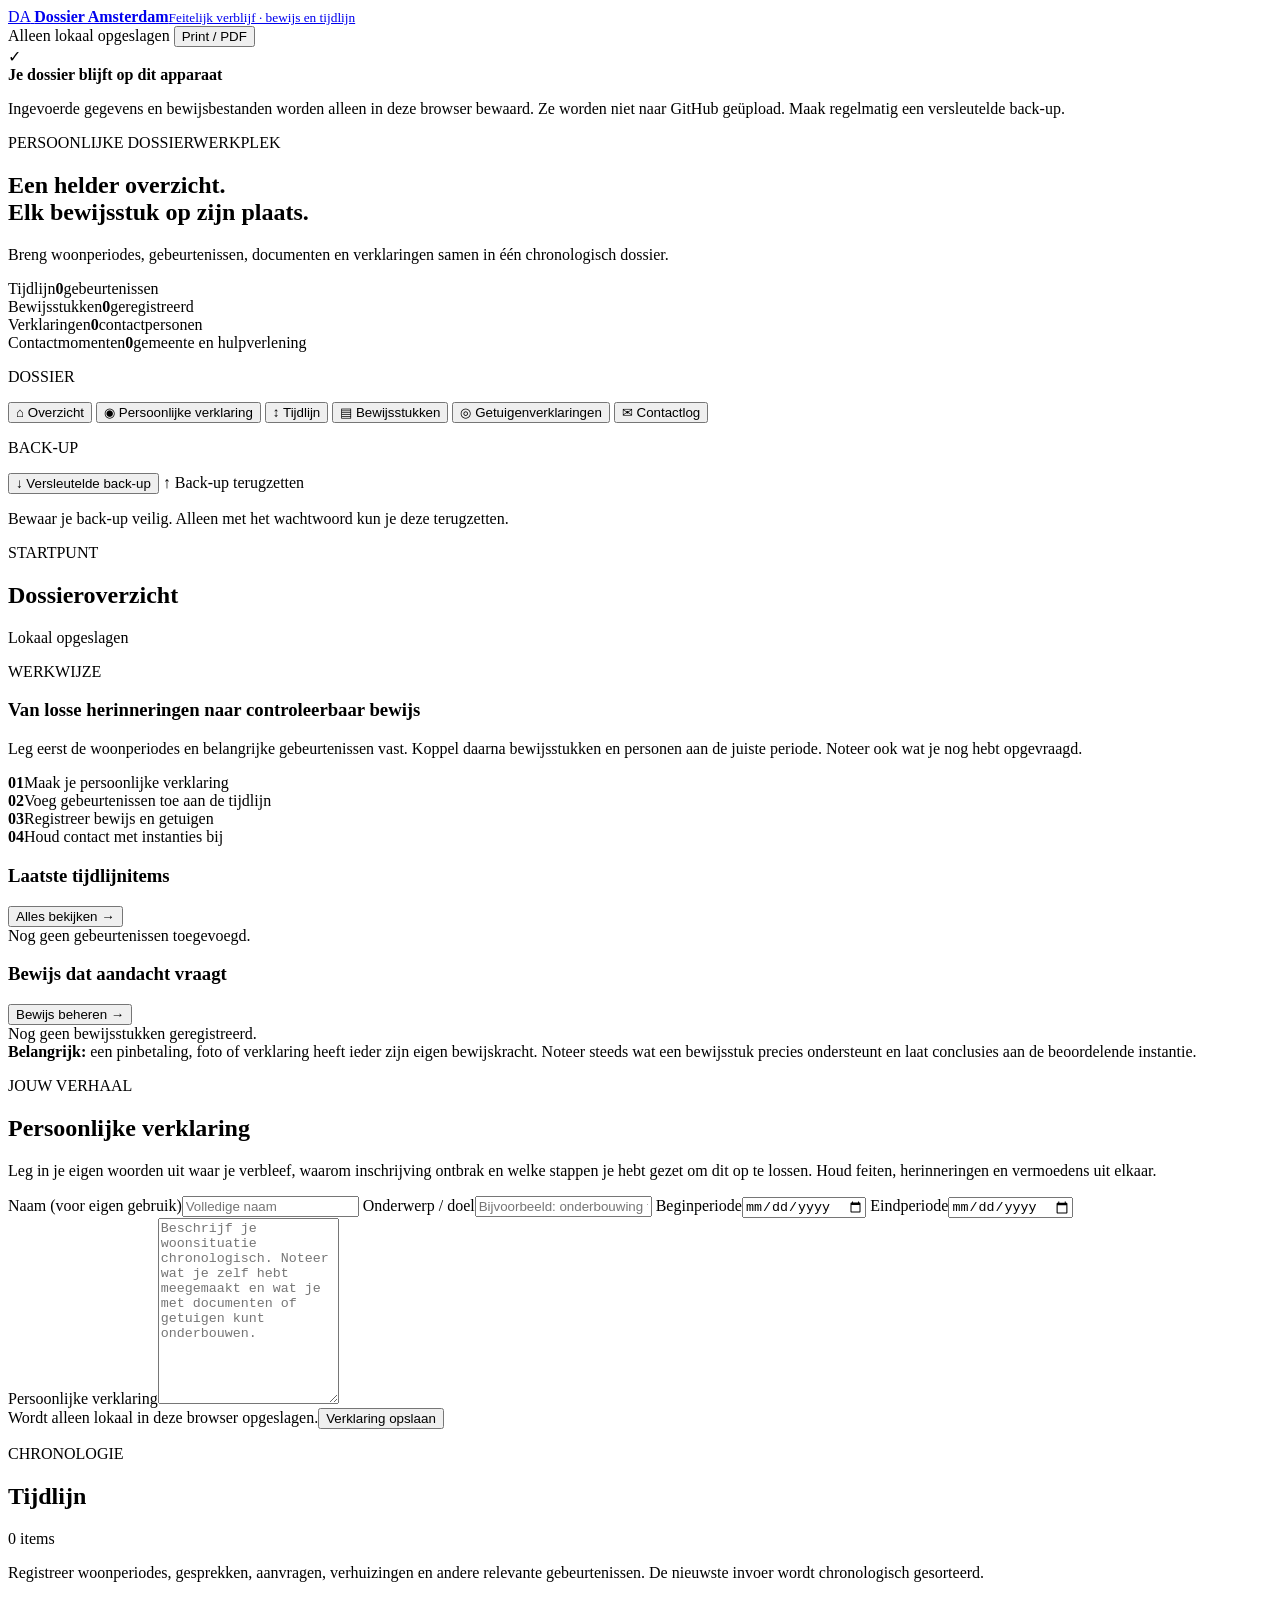
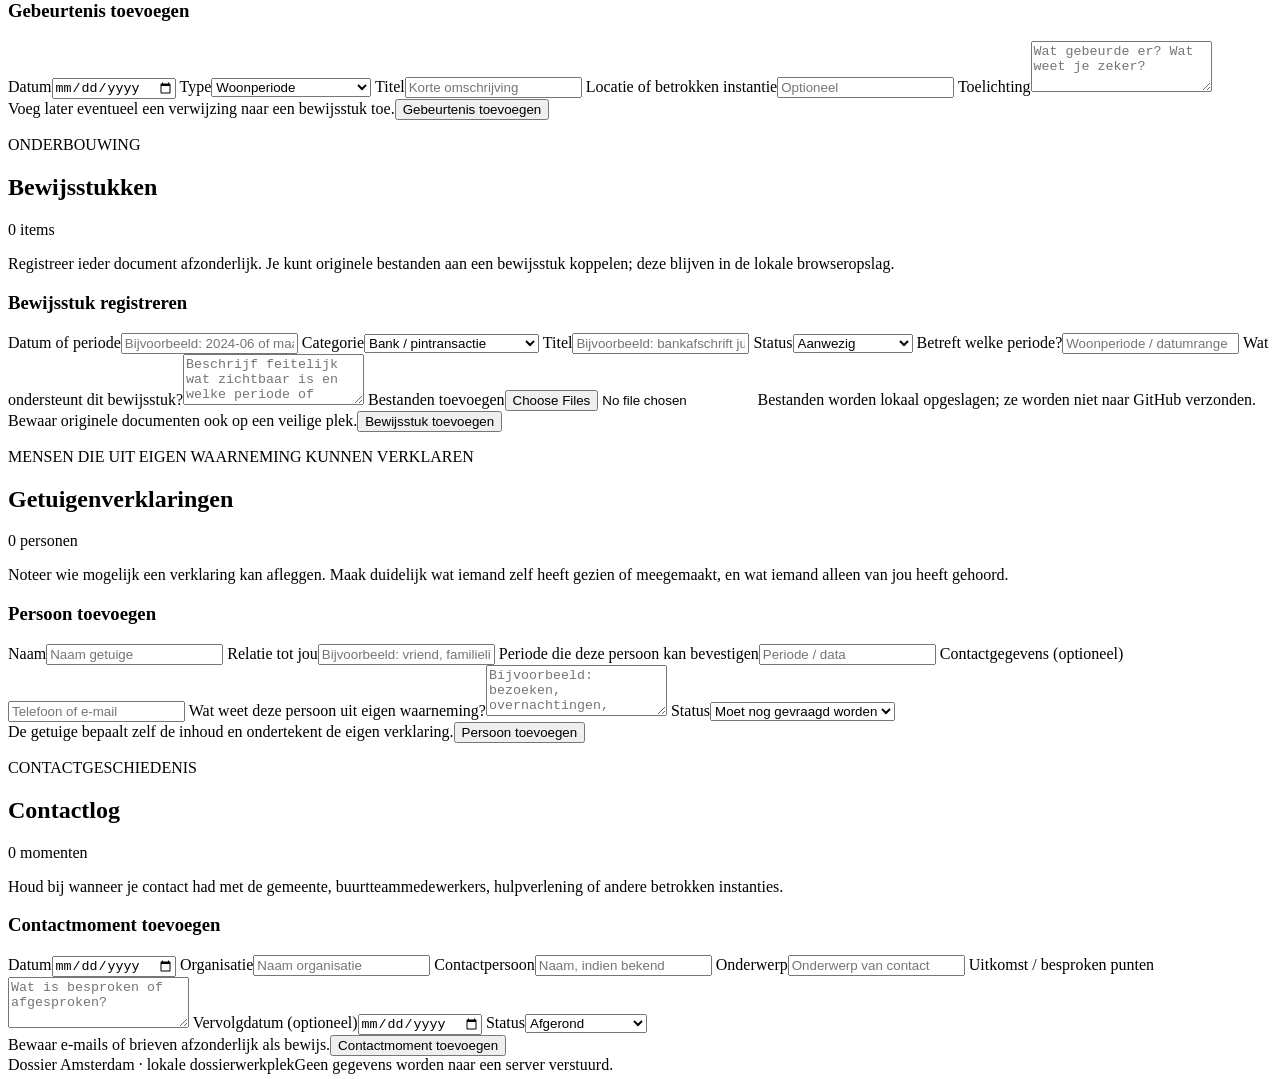
==== index.html @ a77d95aa "feat: add Dutch local dossier workspace interface" ====
<!doctype html>
<html lang="nl">
<head>
  <meta charset="utf-8">
  <meta name="viewport" content="width=device-width, initial-scale=1">
  <meta name="theme-color" content="#172b36">
  <meta name="description" content="Lokale werkplek om een persoonlijk bewijsdossier chronologisch op te bouwen.">
  <title>Dossier Amsterdam — lokale werkplek</title>
  <link rel="stylesheet" href="styles.css">
  <script src="app.js" defer></script>
</head>
<body>
  <header class="topbar">
    <a class="brand" href="#" aria-label="Dossier Amsterdam startpagina">
      <span class="brand-mark">DA</span>
      <span><strong>Dossier Amsterdam</strong><small>Feitelijk verblijf · bewijs en tijdlijn</small></span>
    </a>
    <div class="top-actions">
      <span class="local-pill"><span class="dot"></span> Alleen lokaal opgeslagen</span>
      <button class="button button-light" id="print-button" type="button">Print / PDF</button>
    </div>
  </header>

  <main class="shell">
    <section class="privacy-banner" aria-label="Privacy-informatie">
      <div class="privacy-icon">✓</div>
      <div>
        <strong>Je dossier blijft op dit apparaat</strong>
        <p>Ingevoerde gegevens en bewijsbestanden worden alleen in deze browser bewaard. Ze worden niet naar GitHub geüpload. Maak regelmatig een versleutelde back-up.</p>
      </div>
    </section>

    <section class="page-intro">
      <p class="eyebrow">PERSOONLIJKE DOSSIERWERKPLEK</p>
      <h1>Een helder overzicht.<br><span>Elk bewijsstuk op zijn plaats.</span></h1>
      <p class="intro-copy">Breng woonperiodes, gebeurtenissen, documenten en verklaringen samen in één chronologisch dossier.</p>
    </section>

    <section class="stats-grid" aria-label="Dossieroverzicht">
      <article class="stat-card"><span class="stat-label">Tijdlijn</span><strong id="stat-timeline">0</strong><span class="stat-note">gebeurtenissen</span></article>
      <article class="stat-card"><span class="stat-label">Bewijsstukken</span><strong id="stat-evidence">0</strong><span class="stat-note">geregistreerd</span></article>
      <article class="stat-card"><span class="stat-label">Verklaringen</span><strong id="stat-witnesses">0</strong><span class="stat-note">contactpersonen</span></article>
      <article class="stat-card"><span class="stat-label">Contactmomenten</span><strong id="stat-contacts">0</strong><span class="stat-note">gemeente en hulpverlening</span></article>
    </section>

    <div class="workspace">
      <aside class="sidebar">
        <p class="sidebar-title">DOSSIER</p>
        <nav class="nav-list" aria-label="Dossieronderdelen">
          <button class="nav-button active" data-view="overview" type="button"><span>⌂</span> Overzicht</button>
          <button class="nav-button" data-view="profile" type="button"><span>◉</span> Persoonlijke verklaring</button>
          <button class="nav-button" data-view="timeline" type="button"><span>↕</span> Tijdlijn</button>
          <button class="nav-button" data-view="evidence" type="button"><span>▤</span> Bewijsstukken</button>
          <button class="nav-button" data-view="witnesses" type="button"><span>◎</span> Getuigenverklaringen</button>
          <button class="nav-button" data-view="contacts" type="button"><span>✉</span> Contactlog</button>
        </nav>
        <div class="sidebar-bottom">
          <p class="sidebar-title">BACK-UP</p>
          <button class="button button-outline full" id="export-button" type="button">↓ Versleutelde back-up</button>
          <label class="button button-outline full file-button" for="import-file">↑ Back-up terugzetten</label>
          <input id="import-file" type="file" accept=".json,application/json" hidden>
          <p class="tiny-note">Bewaar je back-up veilig. Alleen met het wachtwoord kun je deze terugzetten.</p>
        </div>
      </aside>

      <div class="content">
        <section class="view active" id="view-overview">
          <div class="section-heading">
            <div><p class="eyebrow">STARTPUNT</p><h2>Dossieroverzicht</h2></div>
            <span class="status-chip" id="save-status">Lokaal opgeslagen</span>
          </div>
          <div class="overview-card">
            <div>
              <p class="eyebrow">WERKWIJZE</p>
              <h3>Van losse herinneringen naar controleerbaar bewijs</h3>
              <p>Leg eerst de woonperiodes en belangrijke gebeurtenissen vast. Koppel daarna bewijsstukken en personen aan de juiste periode. Noteer ook wat je nog hebt opgevraagd.</p>
            </div>
            <div class="overview-steps">
              <div><b>01</b><span>Maak je persoonlijke verklaring</span></div>
              <div><b>02</b><span>Voeg gebeurtenissen toe aan de tijdlijn</span></div>
              <div><b>03</b><span>Registreer bewijs en getuigen</span></div>
              <div><b>04</b><span>Houd contact met instanties bij</span></div>
            </div>
          </div>
          <div class="two-column">
            <article class="panel">
              <div class="panel-heading"><h3>Laatste tijdlijnitems</h3><button class="text-button" data-go="timeline" type="button">Alles bekijken →</button></div>
              <div id="overview-timeline" class="empty-state">Nog geen gebeurtenissen toegevoegd.</div>
            </article>
            <article class="panel">
              <div class="panel-heading"><h3>Bewijs dat aandacht vraagt</h3><button class="text-button" data-go="evidence" type="button">Bewijs beheren →</button></div>
              <div id="overview-evidence" class="empty-state">Nog geen bewijsstukken geregistreerd.</div>
            </article>
          </div>
          <div class="notice"><strong>Belangrijk:</strong> een pinbetaling, foto of verklaring heeft ieder zijn eigen bewijskracht. Noteer steeds wat een bewijsstuk precies ondersteunt en laat conclusies aan de beoordelende instantie.</div>
        </section>

        <section class="view" id="view-profile">
          <div class="section-heading"><div><p class="eyebrow">JOUW VERHAAL</p><h2>Persoonlijke verklaring</h2></div></div>
          <p class="section-intro">Leg in je eigen woorden uit waar je verbleef, waarom inschrijving ontbrak en welke stappen je hebt gezet om dit op te lossen. Houd feiten, herinneringen en vermoedens uit elkaar.</p>
          <form id="profile-form" class="form-card">
            <div class="form-grid">
              <label>Naam (voor eigen gebruik)<input name="name" autocomplete="name" placeholder="Volledige naam"></label>
              <label>Onderwerp / doel<input name="purpose" placeholder="Bijvoorbeeld: onderbouwing feitelijk verblijf"></label>
              <label>Beginperiode<input name="periodStart" type="date"></label>
              <label>Eindperiode<input name="periodEnd" type="date"></label>
            </div>
            <label>Persoonlijke verklaring<textarea name="statement" rows="12" placeholder="Beschrijf je woonsituatie chronologisch. Noteer wat je zelf hebt meegemaakt en wat je met documenten of getuigen kunt onderbouwen."></textarea></label>
            <div class="form-actions"><span class="helper">Wordt alleen lokaal in deze browser opgeslagen.</span><button class="button button-primary" type="submit">Verklaring opslaan</button></div>
          </form>
        </section>

        <section class="view" id="view-timeline">
          <div class="section-heading"><div><p class="eyebrow">CHRONOLOGIE</p><h2>Tijdlijn</h2></div><span class="count-chip" id="timeline-count">0 items</span></div>
          <p class="section-intro">Registreer woonperiodes, gesprekken, aanvragen, verhuizingen en andere relevante gebeurtenissen. De nieuwste invoer wordt chronologisch gesorteerd.</p>
          <form id="timeline-form" class="form-card">
            <h3>Gebeurtenis toevoegen</h3>
            <div class="form-grid">
              <label>Datum<input name="date" type="date" required></label>
              <label>Type<select name="kind"><option>Woonperiode</option><option>Inschrijving / briefadres</option><option>Gesprek / afspraak</option><option>Contact hulpverlening</option><option>Verhuizing</option><option>Overig</option></select></label>
              <label class="span-2">Titel<input name="title" required placeholder="Korte omschrijving"></label>
              <label class="span-2">Locatie of betrokken instantie<input name="place" placeholder="Optioneel"></label>
              <label class="span-2">Toelichting<textarea name="detail" rows="3" placeholder="Wat gebeurde er? Wat weet je zeker?"></textarea></label>
            </div>
            <div class="form-actions"><span class="helper">Voeg later eventueel een verwijzing naar een bewijsstuk toe.</span><button class="button button-primary" type="submit">Gebeurtenis toevoegen</button></div>
          </form>
          <div id="timeline-list" class="record-list"></div>
        </section>

        <section class="view" id="view-evidence">
          <div class="section-heading"><div><p class="eyebrow">ONDERBOUWING</p><h2>Bewijsstukken</h2></div><span class="count-chip" id="evidence-count">0 items</span></div>
          <p class="section-intro">Registreer ieder document afzonderlijk. Je kunt originele bestanden aan een bewijsstuk koppelen; deze blijven in de lokale browseropslag.</p>
          <form id="evidence-form" class="form-card">
            <h3>Bewijsstuk registreren</h3>
            <div class="form-grid">
              <label>Datum of periode<input name="date" type="text" placeholder="Bijvoorbeeld: 2024-06 of maart–juni 2025"></label>
              <label>Categorie<select name="category"><option>Bank / pintransactie</option><option>Betaling woonlasten</option><option>Bericht / correspondentie</option><option>Post / pakket</option><option>Foto</option><option>Getuigenverklaring</option><option>Gemeente / hulpverlening</option><option>Overig</option></select></label>
              <label class="span-2">Titel<input name="title" required placeholder="Bijvoorbeeld: bankafschrift juni"></label>
              <label>Status<select name="status"><option value="Aanwezig">Aanwezig</option><option value="Opvragen">Opvragen</option><option value="Nog verzamelen">Nog verzamelen</option><option value="Ontvangen">Ontvangen</option></select></label>
              <label>Betreft welke periode?<input name="period" placeholder="Woonperiode / datumrange"></label>
              <label class="span-2">Wat ondersteunt dit bewijsstuk?<textarea name="detail" rows="3" placeholder="Beschrijf feitelijk wat zichtbaar is en welke periode of gebeurtenis dit ondersteunt."></textarea></label>
              <label class="span-2">Bestanden toevoegen<input name="files" type="file" multiple><span class="helper">Bestanden worden lokaal opgeslagen; ze worden niet naar GitHub verzonden.</span></label>
            </div>
            <div class="form-actions"><span class="helper">Bewaar originele documenten ook op een veilige plek.</span><button class="button button-primary" type="submit">Bewijsstuk toevoegen</button></div>
          </form>
          <div id="evidence-list" class="record-list"></div>
        </section>

        <section class="view" id="view-witnesses">
          <div class="section-heading"><div><p class="eyebrow">MENSEN DIE UIT EIGEN WAARNEMING KUNNEN VERKLAREN</p><h2>Getuigenverklaringen</h2></div><span class="count-chip" id="witness-count">0 personen</span></div>
          <p class="section-intro">Noteer wie mogelijk een verklaring kan afleggen. Maak duidelijk wat iemand zelf heeft gezien of meegemaakt, en wat iemand alleen van jou heeft gehoord.</p>
          <form id="witness-form" class="form-card">
            <h3>Persoon toevoegen</h3>
            <div class="form-grid">
              <label>Naam<input name="name" required placeholder="Naam getuige"></label>
              <label>Relatie tot jou<input name="relationship" placeholder="Bijvoorbeeld: vriend, familielid"></label>
              <label>Periode die deze persoon kan bevestigen<input name="period" placeholder="Periode / data"></label>
              <label>Contactgegevens (optioneel)<input name="contact" placeholder="Telefoon of e-mail"></label>
              <label class="span-2">Wat weet deze persoon uit eigen waarneming?<textarea name="basis" rows="3" placeholder="Bijvoorbeeld: bezoeken, overnachtingen, gesprekken die de persoon zelf heeft meegemaakt."></textarea></label>
              <label class="span-2">Status<select name="status"><option>Moet nog gevraagd worden</option><option>Gevraagd</option><option>Toegezegd</option><option>Ontvangen</option></select></label>
            </div>
            <div class="form-actions"><span class="helper">De getuige bepaalt zelf de inhoud en ondertekent de eigen verklaring.</span><button class="button button-primary" type="submit">Persoon toevoegen</button></div>
          </form>
          <div id="witness-list" class="record-list"></div>
        </section>

        <section class="view" id="view-contacts">
          <div class="section-heading"><div><p class="eyebrow">CONTACTGESCHIEDENIS</p><h2>Contactlog</h2></div><span class="count-chip" id="contact-count">0 momenten</span></div>
          <p class="section-intro">Houd bij wanneer je contact had met de gemeente, buurtteammedewerkers, hulpverlening of andere betrokken instanties.</p>
          <form id="contact-form" class="form-card">
            <h3>Contactmoment toevoegen</h3>
            <div class="form-grid">
              <label>Datum<input name="date" type="date" required></label>
              <label>Organisatie<input name="organization" required placeholder="Naam organisatie"></label>
              <label>Contactpersoon<input name="person" placeholder="Naam, indien bekend"></label>
              <label>Onderwerp<input name="subject" placeholder="Onderwerp van contact"></label>
              <label class="span-2">Uitkomst / besproken punten<textarea name="outcome" rows="3" placeholder="Wat is besproken of afgesproken?"></textarea></label>
              <label>Vervolgdatum (optioneel)<input name="followup" type="date"></label>
              <label>Status<select name="status"><option>Afgerond</option><option>Wacht op reactie</option><option>Vervolg nodig</option></select></label>
            </div>
            <div class="form-actions"><span class="helper">Bewaar e-mails of brieven afzonderlijk als bewijs.</span><button class="button button-primary" type="submit">Contactmoment toevoegen</button></div>
          </form>
          <div id="contact-list" class="record-list"></div>
        </section>
      </div>
    </div>

    <section id="print-report" class="print-report" aria-hidden="true"></section>
    <footer class="footer"><span>Dossier Amsterdam · lokale dossierwerkplek</span><span>Geen gegevens worden naar een server verstuurd.</span></footer>
  </main>

  <div id="toast" class="toast" role="status" aria-live="polite"></div>
</body>
</html>
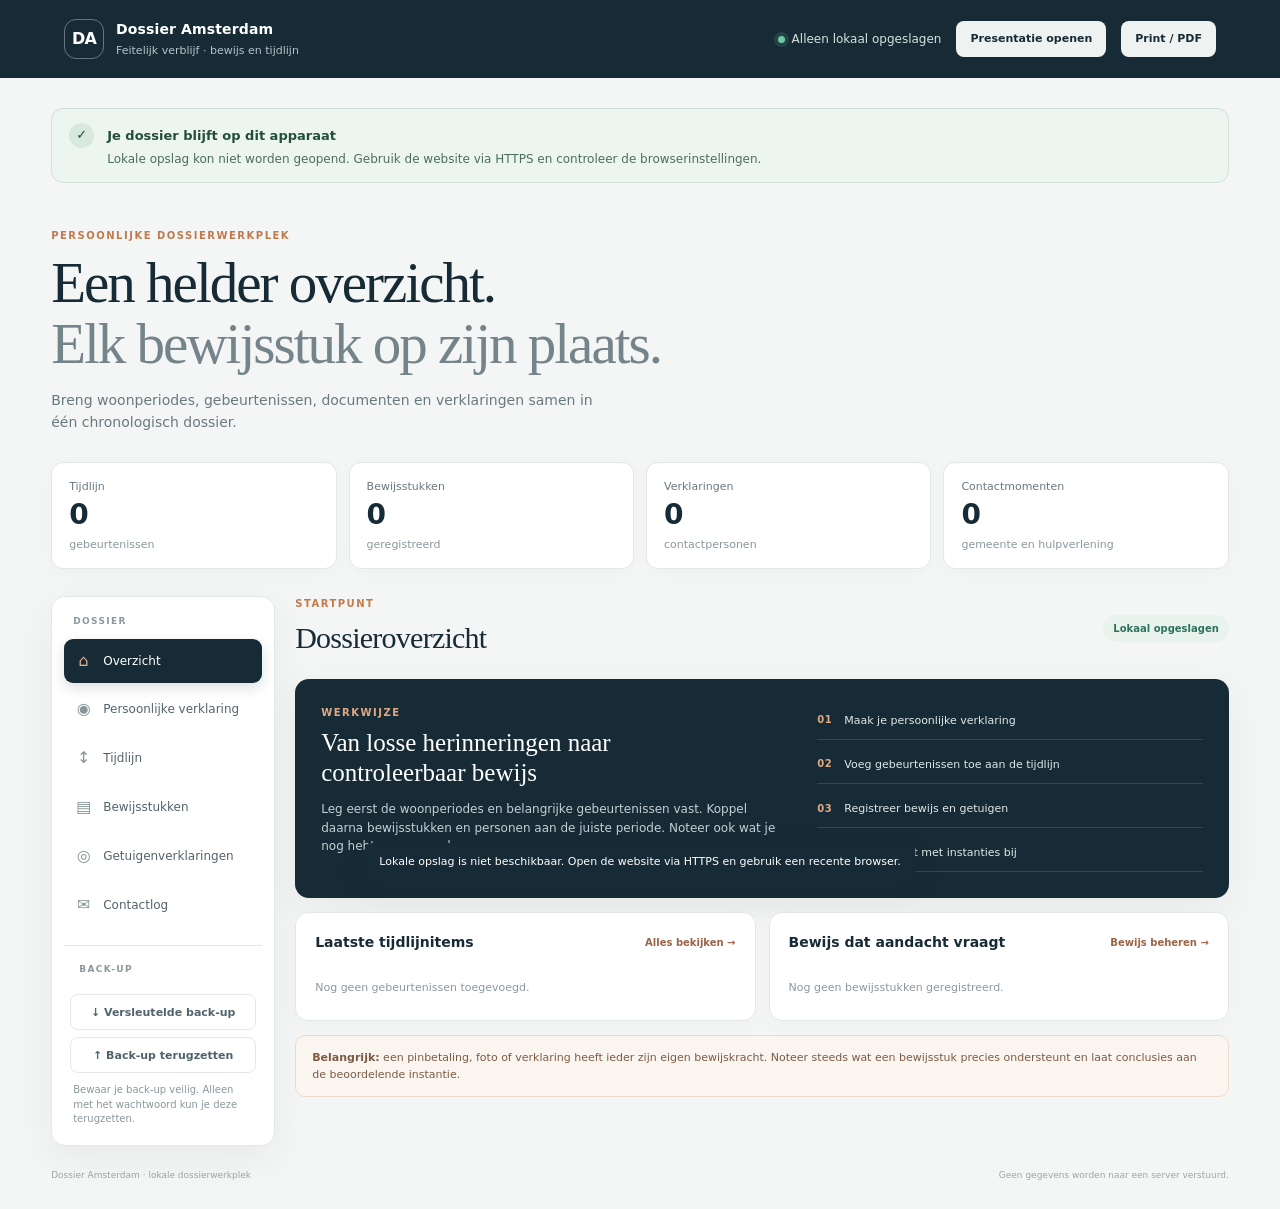
==== commit 0cb4b173: "feat: add presentation entry point and local address field" ====
--- a/index.html
+++ b/index.html
@@ -17,6 +17,7 @@
     </a>
     <div class="top-actions">
       <span class="local-pill"><span class="dot"></span> Alleen lokaal opgeslagen</span>
+      <a class="button button-light" href="presentatie.html">Presentatie openen</a>
       <button class="button button-light" id="print-button" type="button">Print / PDF</button>
     </div>
   </header>
@@ -102,6 +103,7 @@
             <div class="form-grid">
               <label>Naam (voor eigen gebruik)<input name="name" autocomplete="name" placeholder="Volledige naam"></label>
               <label>Onderwerp / doel<input name="purpose" placeholder="Bijvoorbeeld: onderbouwing feitelijk verblijf"></label>
+              <label class="span-2">Adres volgens je bewijsstukken<input name="mainAddress" placeholder="Vul hier het adres in zoals het op je bankafschrift staat"></label>
               <label>Beginperiode<input name="periodStart" type="date"></label>
               <label>Eindperiode<input name="periodEnd" type="date"></label>
             </div>
--- a/styles.css
+++ b/styles.css
@@ -0,0 +1,167 @@
+:root {
+  --ink: #1e3038;
+  --muted: #697980;
+  --muted-light: #8a989d;
+  --paper: #f4f6f5;
+  --surface: #ffffff;
+  --line: #e2e8e6;
+  --deep: #172b36;
+  --deep-soft: #294653;
+  --accent: #c2794c;
+  --accent-light: #f7eee8;
+  --green: #2d725c;
+  --green-light: #e9f3ee;
+  --shadow: 0 12px 36px rgba(27, 49, 57, .06);
+  font-family: Inter, ui-sans-serif, system-ui, -apple-system, BlinkMacSystemFont, "Segoe UI", sans-serif;
+}
+* { box-sizing: border-box; }
+html { scroll-behavior: smooth; }
+body { margin: 0; background: var(--paper); color: var(--ink); line-height: 1.55; }
+button, input, textarea, select { font: inherit; }
+button { cursor: pointer; }
+.topbar {
+  min-height: 78px; padding: 0 clamp(20px, 5vw, 72px); display: flex; align-items: center;
+  justify-content: space-between; gap: 20px; background: var(--deep); color: white;
+}
+.brand { display: flex; gap: 12px; align-items: center; color: inherit; text-decoration: none; }
+.brand-mark { width: 40px; height: 40px; border: 1px solid rgba(255,255,255,.35); border-radius: 12px; display: grid; place-items: center; font-weight: 800; letter-spacing: -.05em; }
+.brand strong, .brand small { display: block; }
+.brand strong { font-size: 14px; letter-spacing: .01em; }
+.brand small { color: #b5c3c7; font-size: 11px; margin-top: 2px; }
+.top-actions { display: flex; align-items: center; gap: 15px; }
+.local-pill { font-size: 12px; color: #d5e1dc; display: flex; align-items: center; gap: 7px; }
+.dot { width: 7px; height: 7px; border-radius: 50%; background: #75c6a0; box-shadow: 0 0 0 4px rgba(117,198,160,.14); }
+.shell { max-width: 1280px; margin: 0 auto; padding: 30px clamp(18px, 4vw, 54px) 26px; }
+.privacy-banner { display: flex; align-items: flex-start; gap: 13px; border: 1px solid #cfe0d6; border-radius: 12px; background: #edf5f0; padding: 14px 17px; color: #244d3e; }
+.privacy-icon { width: 25px; height: 25px; flex: none; border-radius: 50%; display: grid; place-items: center; background: #d7e9dd; font-size: 13px; font-weight: 800; }
+.privacy-banner strong { font-size: 13px; }
+.privacy-banner p { margin: 2px 0 0; font-size: 12px; color: #4d6d60; }
+.page-intro { padding: 45px 0 29px; }
+.eyebrow { margin: 0 0 8px; color: var(--accent); font-size: 10px; letter-spacing: .15em; font-weight: 800; }
+h1 { margin: 0; font-family: Georgia, "Times New Roman", serif; font-size: clamp(36px, 5vw, 57px); line-height: 1.08; letter-spacing: -.035em; font-weight: 500; color: var(--deep); }
+h1 span { color: #74848a; }
+.intro-copy { max-width: 560px; color: var(--muted); margin: 15px 0 0; font-size: 14px; }
+.stats-grid { display: grid; grid-template-columns: repeat(4, 1fr); gap: 12px; margin-bottom: 27px; }
+.stat-card { background: var(--surface); border: 1px solid var(--line); border-radius: 12px; padding: 15px 17px; box-shadow: 0 4px 18px rgba(27,49,57,.025); }
+.stat-label, .stat-note { display: block; color: var(--muted); font-size: 11px; }
+.stat-card strong { display: block; margin: 4px 0 0; font-size: 28px; line-height: 1.15; font-weight: 650; letter-spacing: -.04em; color: var(--deep); }
+.stat-note { color: var(--muted-light); margin-top: 4px; }
+.workspace { display: grid; grid-template-columns: 224px minmax(0, 1fr); gap: 20px; align-items: start; }
+.sidebar { background: var(--surface); border: 1px solid var(--line); border-radius: 14px; padding: 18px 12px; box-shadow: var(--shadow); position: sticky; top: 16px; }
+.sidebar-title { margin: 0 9px 10px; color: var(--muted-light); font-size: 9px; letter-spacing: .15em; font-weight: 800; }
+.nav-list { display: grid; gap: 4px; }
+.nav-button { width: 100%; display: flex; align-items: center; gap: 11px; text-align: left; color: #53646b; background: transparent; border: 0; border-radius: 9px; padding: 10px 11px; font-size: 12px; transition: .15s ease; }
+.nav-button span { width: 17px; color: #87969b; font-size: 16px; text-align: center; }
+.nav-button:hover { background: #f4f7f6; color: var(--deep); }
+.nav-button.active { color: white; background: var(--deep); box-shadow: 0 5px 13px rgba(23,43,54,.15); }
+.nav-button.active span { color: #e1b18f; }
+.sidebar-bottom { border-top: 1px solid var(--line); margin-top: 18px; padding: 17px 6px 0; }
+.tiny-note { margin: 10px 3px 0; color: var(--muted-light); font-size: 10px; line-height: 1.45; }
+.content { min-width: 0; }
+.view { display: none; }
+.view.active { display: block; animation: appear .22s ease both; }
+@keyframes appear { from { opacity: .45; transform: translateY(4px); } to { opacity: 1; transform: translateY(0); } }
+.section-heading { display: flex; align-items: center; justify-content: space-between; gap: 12px; margin-bottom: 17px; }
+.section-heading .eyebrow { margin-bottom: 4px; }
+h2 { margin: 0; color: var(--deep); font-family: Georgia, "Times New Roman", serif; font-size: 30px; font-weight: 500; letter-spacing: -.025em; }
+h3 { margin: 0; color: var(--deep); font-size: 14px; font-weight: 700; }
+.status-chip, .count-chip { white-space: nowrap; border-radius: 30px; padding: 6px 10px; font-size: 10px; font-weight: 700; color: var(--green); background: var(--green-light); }
+.count-chip { color: #6f777a; background: #edf0ef; }
+.overview-card { display: grid; grid-template-columns: 1.1fr .9fr; gap: 25px; background: var(--deep); border-radius: 14px; color: white; padding: 26px; box-shadow: var(--shadow); }
+.overview-card .eyebrow { color: #e0a982; }
+.overview-card h3 { color: white; max-width: 400px; font-family: Georgia, "Times New Roman", serif; font-size: 25px; line-height: 1.18; font-weight: 500; }
+.overview-card p:not(.eyebrow) { color: #c5d0d2; font-size: 12px; max-width: 460px; margin: 13px 0 0; }
+.overview-steps { display: grid; gap: 9px; align-content: center; }
+.overview-steps div { display: flex; align-items: center; gap: 12px; border-bottom: 1px solid rgba(255,255,255,.13); padding: 7px 0 10px; color: #e0e8e7; font-size: 11px; }
+.overview-steps b { color: #e0a982; font-size: 10px; letter-spacing: .05em; }
+.two-column { display: grid; grid-template-columns: 1fr 1fr; gap: 13px; margin-top: 14px; }
+.panel, .form-card { background: var(--surface); border: 1px solid var(--line); border-radius: 13px; padding: 19px; box-shadow: 0 5px 22px rgba(27,49,57,.025); }
+.panel-heading { display: flex; justify-content: space-between; align-items: center; gap: 8px; margin-bottom: 11px; }
+.text-button { border: 0; padding: 3px 0; color: #9a6546; background: transparent; font-size: 10px; font-weight: 700; }
+.empty-state { padding: 14px 0 5px; font-size: 11px; color: var(--muted-light); }
+.notice { margin-top: 14px; padding: 13px 16px; border: 1px solid #eadbcb; background: #fbf5ef; color: #7b5b45; border-radius: 10px; font-size: 11px; }
+.section-intro { max-width: 760px; color: var(--muted); font-size: 12px; margin: -5px 0 19px; }
+.form-card { margin-bottom: 18px; }
+.form-card > h3 { margin-bottom: 16px; }
+.form-grid { display: grid; grid-template-columns: 1fr 1fr; gap: 13px 15px; }
+label { display: grid; gap: 6px; color: #53636a; font-size: 10px; font-weight: 700; }
+input, textarea, select { width: 100%; min-width: 0; border: 1px solid #dce4e1; background: #fbfcfb; border-radius: 8px; padding: 10px 11px; color: var(--ink); font-size: 12px; font-weight: 450; outline: none; transition: border-color .15s, box-shadow .15s; }
+input:focus, textarea:focus, select:focus { border-color: #6a9482; box-shadow: 0 0 0 3px rgba(74,130,104,.1); }
+textarea { resize: vertical; min-height: 74px; line-height: 1.5; }
+input::placeholder, textarea::placeholder { color: #a5b0b3; }
+.span-2 { grid-column: 1 / -1; }
+.form-actions { display: flex; justify-content: space-between; align-items: center; gap: 12px; border-top: 1px solid var(--line); margin-top: 17px; padding-top: 14px; }
+.helper { color: var(--muted-light); font-size: 10px; font-weight: 450; }
+.button { display: inline-flex; align-items: center; justify-content: center; min-height: 36px; border: 1px solid transparent; border-radius: 8px; padding: 8px 13px; font-size: 11px; font-weight: 750; text-decoration: none; transition: .15s ease; }
+.button-primary { color: white; background: var(--deep); }
+.button-primary:hover { background: var(--deep-soft); transform: translateY(-1px); }
+.button-light { color: var(--deep); background: #eef2f0; }
+.button-light:hover { background: white; }
+.button-outline { color: #50636b; background: white; border-color: var(--line); }
+.button-outline:hover { background: #f6f8f7; border-color: #bfcfca; }
+.full { width: 100%; margin-top: 7px; }
+.file-button { cursor: pointer; }
+.record-list { display: grid; gap: 10px; }
+.record-card { background: white; border: 1px solid var(--line); border-radius: 11px; padding: 14px 16px; box-shadow: 0 4px 16px rgba(27,49,57,.025); }
+.record-top { display: flex; justify-content: space-between; gap: 10px; align-items: flex-start; }
+.record-date { font-size: 10px; color: var(--accent); font-weight: 800; letter-spacing: .03em; }
+.record-title { color: var(--deep); font-size: 13px; font-weight: 750; margin: 3px 0 2px; }
+.record-meta { color: var(--muted-light); font-size: 10px; }
+.record-detail { color: #53646b; font-size: 11px; white-space: pre-wrap; margin: 10px 0 0; }
+.record-actions { display: flex; justify-content: flex-end; gap: 7px; margin-top: 10px; }
+.small-action { border: 0; border-radius: 6px; padding: 5px 8px; background: #f1f4f3; color: #607178; font-size: 10px; }
+.small-action:hover { background: #e6ece9; }
+.small-action.danger { color: #9b514b; background: #faf0ef; }
+.file-links { display: flex; gap: 7px; flex-wrap: wrap; margin-top: 9px; }
+.file-link { padding: 5px 8px; border: 1px solid var(--line); border-radius: 6px; color: #426a5a; background: #f7faf8; font-size: 10px; cursor: pointer; }
+.inline-status { display: inline-block; border-radius: 20px; background: #eff2f1; color: #637176; padding: 4px 8px; font-size: 9px; font-weight: 700; }
+.inline-status.pending { background: #fbf2e8; color: #986a3a; }
+.inline-status.done { background: #e9f3ee; color: #36755b; }
+.timeline-mini { display: grid; gap: 10px; }
+.timeline-mini-item { border-left: 2px solid #d9e3de; padding: 1px 0 4px 11px; }
+.timeline-mini-item strong { display: block; font-size: 11px; color: var(--deep); }
+.timeline-mini-item small { color: var(--muted-light); font-size: 9px; }
+.footer { display: flex; justify-content: space-between; gap: 15px; margin-top: 23px; color: #9aa6a8; font-size: 9px; }
+.toast { position: fixed; bottom: 20px; left: 50%; transform: translate(-50%, 16px); opacity: 0; pointer-events: none; padding: 10px 15px; background: var(--deep); color: white; border-radius: 8px; box-shadow: var(--shadow); font-size: 11px; transition: .2s ease; z-index: 10; }
+.toast.show { opacity: 1; transform: translate(-50%, 0); }
+.print-report { display: none; }
+@media (max-width: 900px) {
+  .workspace { grid-template-columns: 1fr; }
+  .sidebar { position: static; padding: 12px; }
+  .sidebar-title, .sidebar-bottom { display: none; }
+  .nav-list { display: flex; overflow-x: auto; gap: 5px; }
+  .nav-button { flex: 0 0 auto; width: auto; white-space: nowrap; }
+  .nav-button span { display: none; }
+}
+@media (max-width: 640px) {
+  .topbar { min-height: 68px; padding: 0 15px; }
+  .brand small, .local-pill { display: none; }
+  .shell { padding: 16px 13px 22px; }
+  .privacy-banner { padding: 12px; }
+  .page-intro { padding: 30px 2px 22px; }
+  .stats-grid { grid-template-columns: 1fr 1fr; gap: 8px; }
+  .stat-card { padding: 12px; }
+  .stat-card strong { font-size: 24px; }
+  .overview-card { grid-template-columns: 1fr; padding: 20px; gap: 17px; }
+  .two-column { grid-template-columns: 1fr; }
+  .form-grid { grid-template-columns: 1fr; }
+  .span-2 { grid-column: auto; }
+  .form-actions { align-items: flex-start; flex-direction: column; }
+  .form-actions .button { width: 100%; }
+  .footer { flex-direction: column; gap: 4px; }
+  h2 { font-size: 27px; }
+}
+@media print {
+  body { background: white; }
+  .topbar, .privacy-banner, .page-intro, .stats-grid, .workspace, .footer, .toast { display: none !important; }
+  .shell { max-width: none; padding: 0; }
+  .print-report { display: block !important; color: #172b36; font-size: 10pt; }
+  .print-report h1 { font-size: 26pt; margin: 0 0 8pt; }
+  .print-report h2 { font-size: 16pt; margin: 18pt 0 7pt; border-bottom: 1px solid #ccd5d1; padding-bottom: 4pt; }
+  .print-report h3 { font-size: 11pt; margin: 9pt 0 3pt; }
+  .print-report p, .print-report li { line-height: 1.45; }
+  .print-report .print-meta { color: #617178; font-size: 9pt; }
+  .print-report .print-item { break-inside: avoid; margin: 0 0 8pt; }
+  .print-report .print-note { color: #617178; font-style: italic; }
+  a { color: inherit; text-decoration: none; }
+}
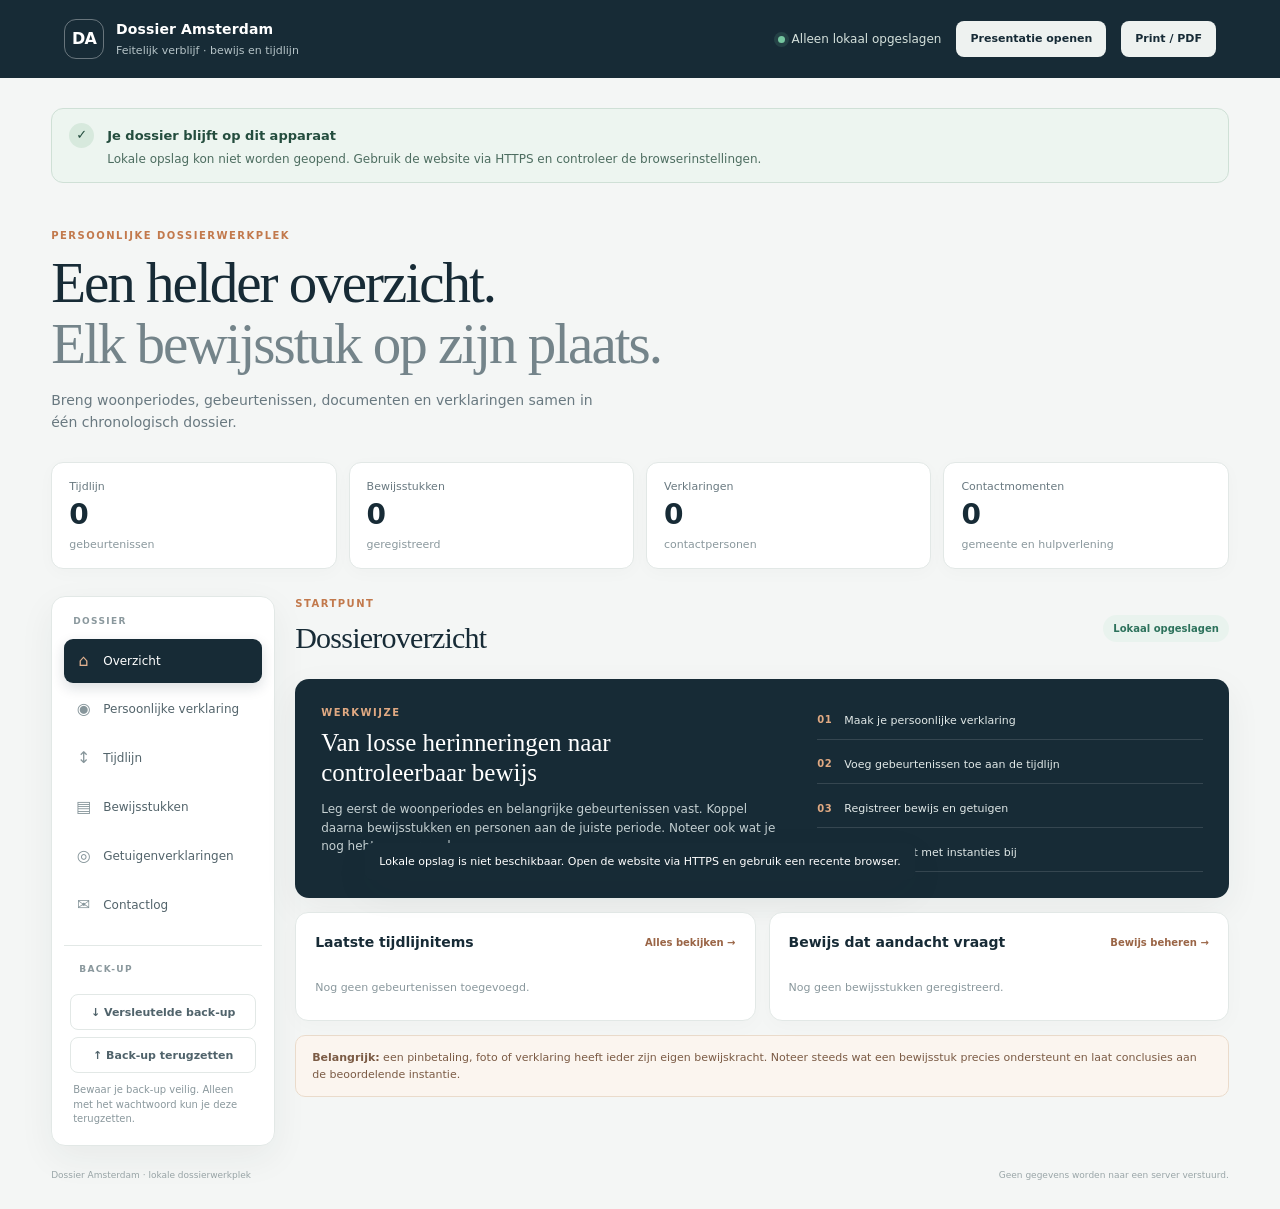
==== commit 67898949: "feat: attach private PDF statements to witness records" ====
--- a/index.html
+++ b/index.html
@@ -159,6 +159,7 @@
               <label>Periode die deze persoon kan bevestigen<input name="period" placeholder="Periode / data"></label>
               <label>Contactgegevens (optioneel)<input name="contact" placeholder="Telefoon of e-mail"></label>
               <label class="span-2">Wat weet deze persoon uit eigen waarneming?<textarea name="basis" rows="3" placeholder="Bijvoorbeeld: bezoeken, overnachtingen, gesprekken die de persoon zelf heeft meegemaakt."></textarea></label>
+              <label class="span-2">Ondertekende verklaring toevoegen (PDF)<input name="witnessFile" type="file" accept=".pdf,application/pdf"><span class="helper">De PDF wordt alleen lokaal in deze browser bewaard.</span></label>
               <label class="span-2">Status<select name="status"><option>Moet nog gevraagd worden</option><option>Gevraagd</option><option>Toegezegd</option><option>Ontvangen</option></select></label>
             </div>
             <div class="form-actions"><span class="helper">De getuige bepaalt zelf de inhoud en ondertekent de eigen verklaring.</span><button class="button button-primary" type="submit">Persoon toevoegen</button></div>
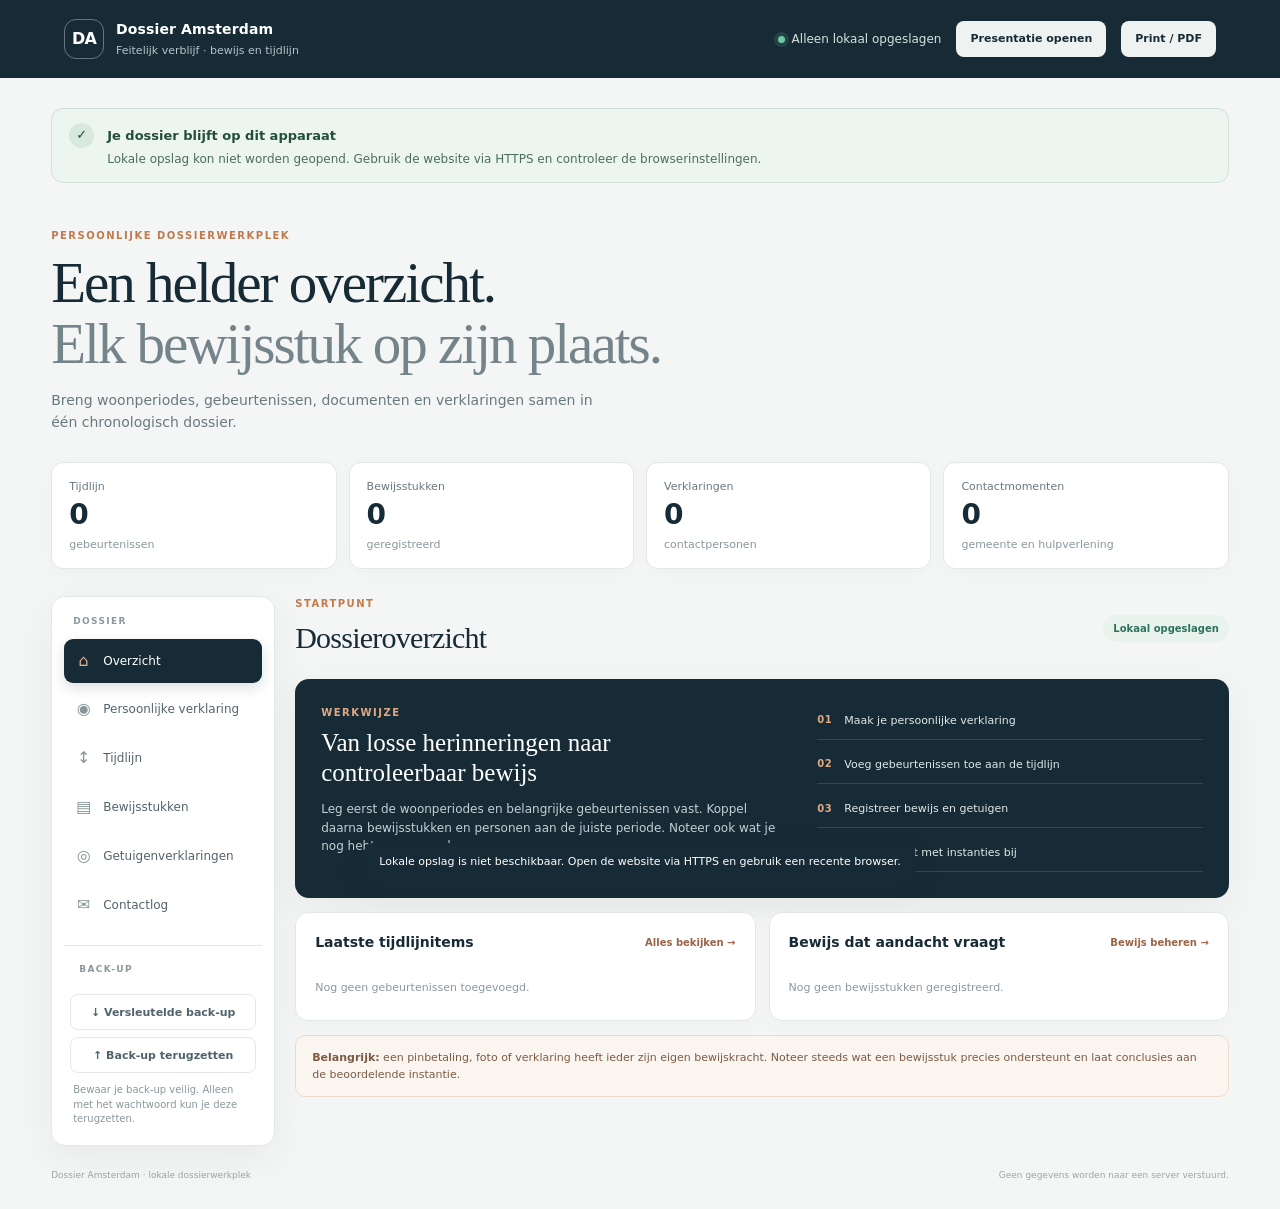
==== commit ee249844: "docs: guide separate monthly bank statement records" ====
--- a/index.html
+++ b/index.html
@@ -141,6 +141,7 @@
               <label>Status<select name="status"><option value="Aanwezig">Aanwezig</option><option value="Opvragen">Opvragen</option><option value="Nog verzamelen">Nog verzamelen</option><option value="Ontvangen">Ontvangen</option></select></label>
               <label>Betreft welke periode?<input name="period" placeholder="Woonperiode / datumrange"></label>
               <label class="span-2">Wat ondersteunt dit bewijsstuk?<textarea name="detail" rows="3" placeholder="Beschrijf feitelijk wat zichtbaar is en welke periode of gebeurtenis dit ondersteunt."></textarea></label>
+              <p class="helper span-2">Tip voor bankafschriften: registreer ieder maandoverzicht als een apart bewijsstuk en voeg de bijbehorende PDF toe. De presentatie verdeelt de afschriften automatisch over meerdere dia's.</p>
               <label class="span-2">Bestanden toevoegen<input name="files" type="file" multiple><span class="helper">Bestanden worden lokaal opgeslagen; ze worden niet naar GitHub verzonden.</span></label>
             </div>
             <div class="form-actions"><span class="helper">Bewaar originele documenten ook op een veilige plek.</span><button class="button button-primary" type="submit">Bewijsstuk toevoegen</button></div>
